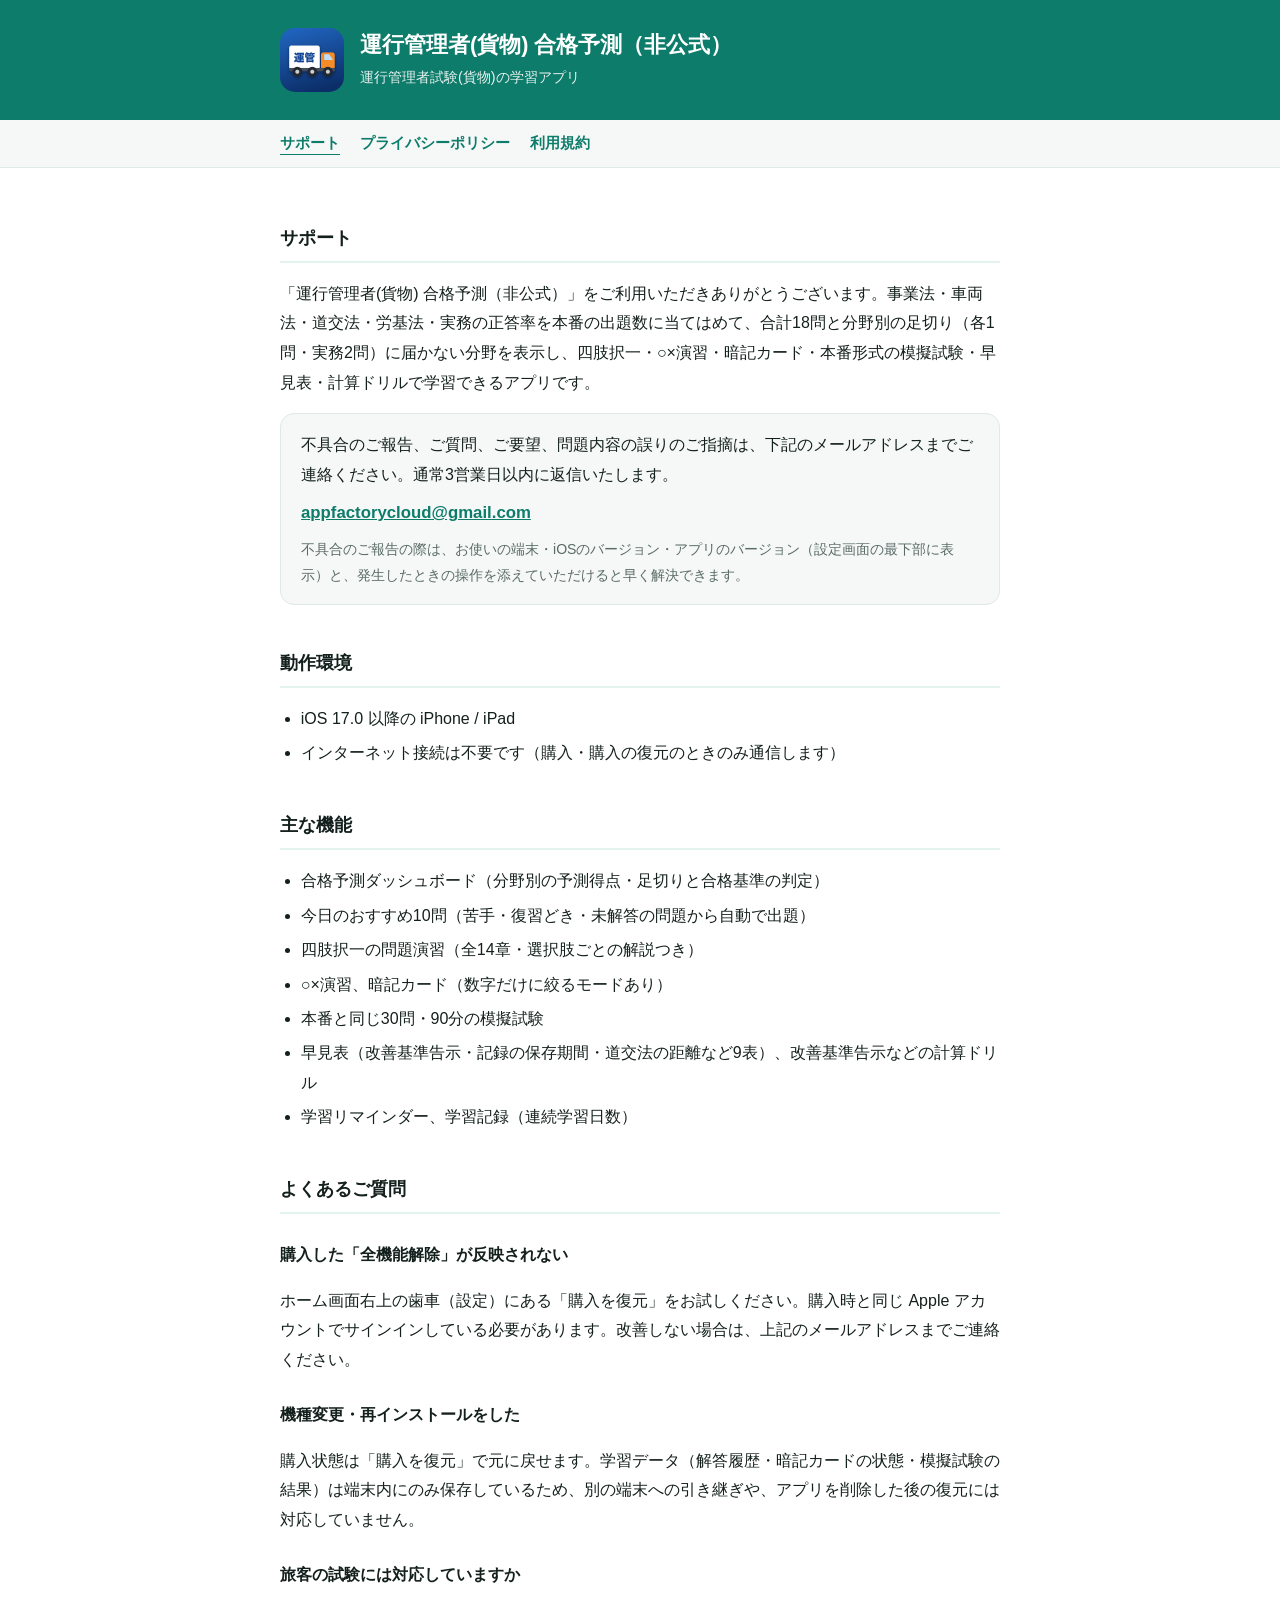
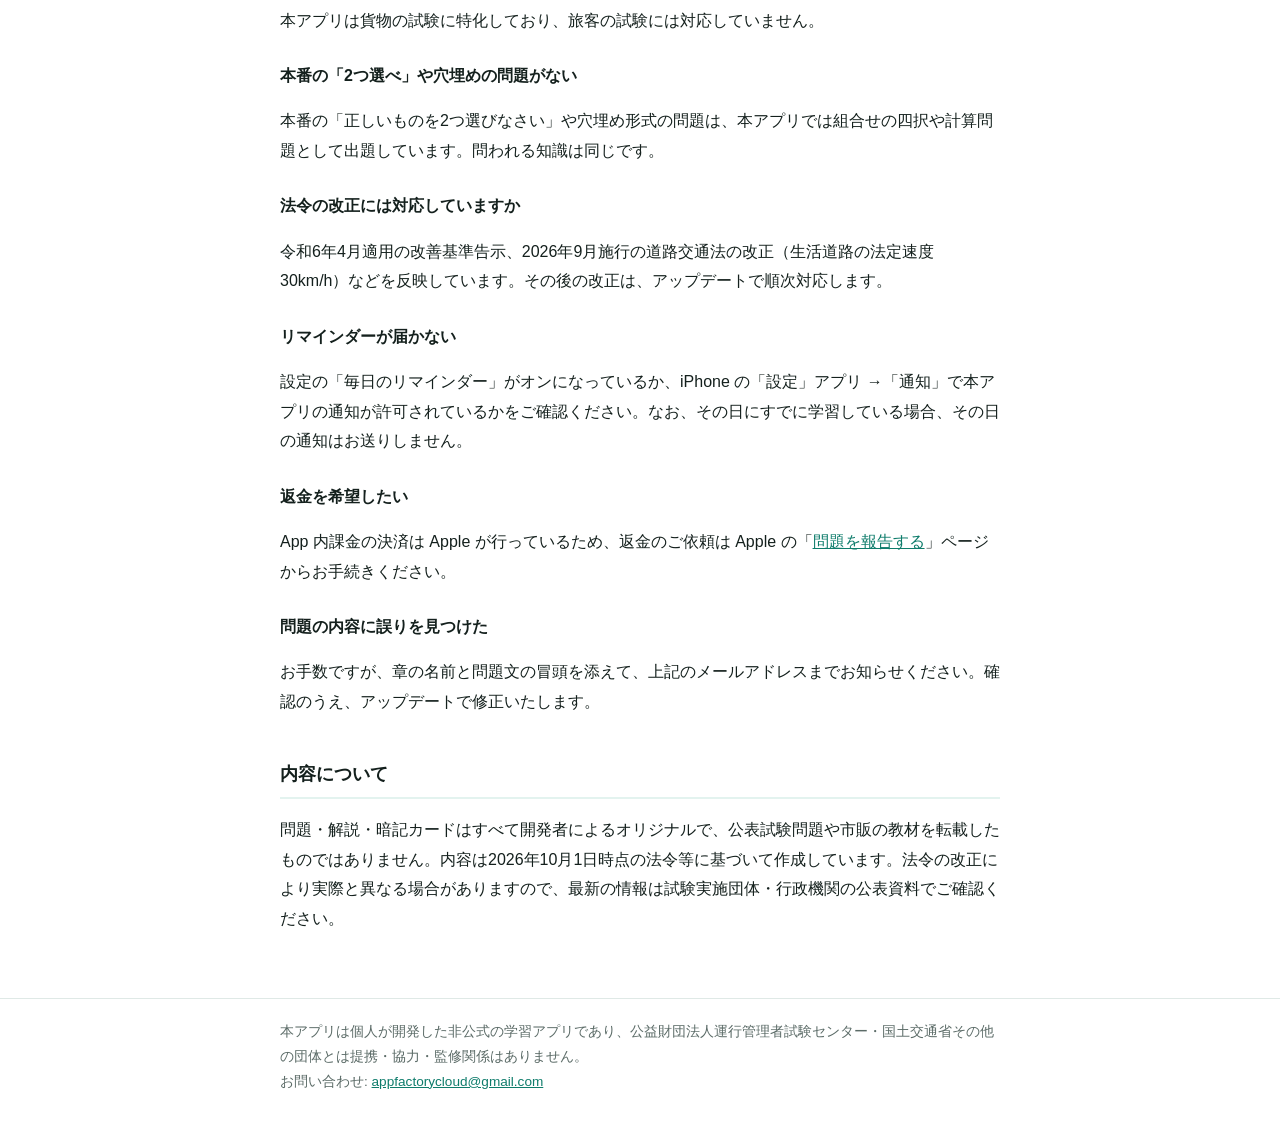
==== docs/index.html @ d1249cbd "サポート・プライバシーポリシー・利用規約ページ Co-Authored-By: Claude Opus 5.5 <noreply@anthropic.com>" ====
<!DOCTYPE html>
<html lang="ja">
<head>
<meta charset="UTF-8">
<meta name="viewport" content="width=device-width, initial-scale=1.0">
<title>サポート | 運行管理者(貨物) 合格予測（非公式）</title>
<meta name="description" content="運行管理者(貨物) 合格予測（非公式）のサポートページ。お問い合わせ先とよくあるご質問。">
<link rel="icon" href="icon.png">
<link rel="apple-touch-icon" href="icon.png">
<link rel="stylesheet" href="style.css">
</head>
<body>
<header>
  <div class="inner">
    <img src="icon.png" alt="">
    <div>
      <h1>運行管理者(貨物) 合格予測<span class="nowrap">（非公式）</span></h1>
      <p>運行管理者試験(貨物)の学習アプリ</p>
    </div>
  </div>
</header>
<nav>
  <div class="inner">
    <a href="index.html" aria-current="page">サポート</a>
    <a href="privacy.html">プライバシーポリシー</a>
    <a href="terms.html">利用規約</a>
  </div>
</nav>
<main>
<h2>サポート</h2>
<p>「運行管理者(貨物) 合格予測（非公式）」をご利用いただきありがとうございます。事業法・車両法・道交法・労基法・実務の正答率を本番の出題数に当てはめて、合計18問と分野別の足切り（各1問・実務2問）に届かない分野を表示し、四肢択一・○×演習・暗記カード・本番形式の模擬試験・早見表・計算ドリルで学習できるアプリです。</p>

<div class="card">
  <p style="margin:0">不具合のご報告、ご質問、ご要望、問題内容の誤りのご指摘は、下記のメールアドレスまでご連絡ください。通常3営業日以内に返信いたします。</p>
  <p class="contact" style="margin:8px 0 0"><a href="mailto:appfactorycloud@gmail.com?subject=%E3%80%90%E9%81%8B%E8%A1%8C%E7%AE%A1%E7%90%86%E8%80%85%E3%80%91%E3%81%8A%E5%95%8F%E3%81%84%E5%90%88%E3%82%8F%E3%81%9B">appfactorycloud@gmail.com</a></p>
  <p class="note" style="margin:8px 0 0">不具合のご報告の際は、お使いの端末・iOSのバージョン・アプリのバージョン（設定画面の最下部に表示）と、発生したときの操作を添えていただけると早く解決できます。</p>
</div>

<h2>動作環境</h2>
<ul>
  <li>iOS 17.0 以降の iPhone / iPad</li>
  <li>インターネット接続は不要です（購入・購入の復元のときのみ通信します）</li>
</ul>

<h2>主な機能</h2>
<ul>
  <li>合格予測ダッシュボード（分野別の予測得点・足切りと合格基準の判定）</li>
  <li>今日のおすすめ10問（苦手・復習どき・未解答の問題から自動で出題）</li>
  <li>四肢択一の問題演習（全14章・選択肢ごとの解説つき）</li>
  <li>○×演習、暗記カード（数字だけに絞るモードあり）</li>
  <li>本番と同じ30問・90分の模擬試験</li>
  <li>早見表（改善基準告示・記録の保存期間・道交法の距離など9表）、改善基準告示などの計算ドリル</li>
  <li>学習リマインダー、学習記録（連続学習日数）</li>
</ul>

<h2>よくあるご質問</h2>
<h3>購入した「全機能解除」が反映されない</h3>
<p>ホーム画面右上の歯車（設定）にある「購入を復元」をお試しください。購入時と同じ Apple アカウントでサインインしている必要があります。改善しない場合は、上記のメールアドレスまでご連絡ください。</p>
<h3>機種変更・再インストールをした</h3>
<p>購入状態は「購入を復元」で元に戻せます。学習データ（解答履歴・暗記カードの状態・模擬試験の結果）は端末内にのみ保存しているため、別の端末への引き継ぎや、アプリを削除した後の復元には対応していません。</p>
<h3>旅客の試験には対応していますか</h3>
<p>本アプリは貨物の試験に特化しており、旅客の試験には対応していません。</p>
<h3>本番の「2つ選べ」や穴埋めの問題がない</h3>
<p>本番の「正しいものを2つ選びなさい」や穴埋め形式の問題は、本アプリでは組合せの四択や計算問題として出題しています。問われる知識は同じです。</p>
<h3>法令の改正には対応していますか</h3>
<p>令和6年4月適用の改善基準告示、2026年9月施行の道路交通法の改正（生活道路の法定速度30km/h）などを反映しています。その後の改正は、アップデートで順次対応します。</p>
<h3>リマインダーが届かない</h3>
<p>設定の「毎日のリマインダー」がオンになっているか、iPhone の「設定」アプリ →「通知」で本アプリの通知が許可されているかをご確認ください。なお、その日にすでに学習している場合、その日の通知はお送りしません。</p>
<h3>返金を希望したい</h3>
<p>App 内課金の決済は Apple が行っているため、返金のご依頼は Apple の「<a href="https://reportaproblem.apple.com/">問題を報告する</a>」ページからお手続きください。</p>
<h3>問題の内容に誤りを見つけた</h3>
<p>お手数ですが、章の名前と問題文の冒頭を添えて、上記のメールアドレスまでお知らせください。確認のうえ、アップデートで修正いたします。</p>

<h2>内容について</h2>
<p>問題・解説・暗記カードはすべて開発者によるオリジナルで、公表試験問題や市販の教材を転載したものではありません。内容は2026年10月1日時点の法令等に基づいて作成しています。法令の改正により実際と異なる場合がありますので、最新の情報は試験実施団体・行政機関の公表資料でご確認ください。</p>

</main>
<footer>
  <div class="inner">
    本アプリは個人が開発した非公式の学習アプリであり、公益財団法人運行管理者試験センター・国土交通省その他の団体とは提携・協力・監修関係はありません。<br>
    お問い合わせ: <a href="mailto:appfactorycloud@gmail.com">appfactorycloud@gmail.com</a>
  </div>
</footer>
</body>
</html>
---- docs/style.css ----
:root {
  --brand: #0e7c6b;
  --header: #0e7c6b;
  --brand-soft: #e3f3ef;
  --ink: #14201d;
  --muted: #5b6b67;
  --bg: #ffffff;
  --surface: #f5f8f7;
  --line: #dfe9e6;
}
@media (prefers-color-scheme: dark) {
  :root {
    --brand: #3cc8ad;
    --header: #0b5c50;
    --brand-soft: #13332d;
    --ink: #eef4f2;
    --muted: #9fb3ae;
    --bg: #0f1715;
    --surface: #17221f;
    --line: #22332f;
  }
}
* { box-sizing: border-box; }
html { -webkit-text-size-adjust: 100%; }
body {
  overflow-wrap: anywhere;
  margin: 0;
  font-family: -apple-system, BlinkMacSystemFont, "Hiragino Sans", "Hiragino Kaku Gothic ProN", "Noto Sans JP", sans-serif;
  line-height: 1.85;
  color: var(--ink);
  background: var(--bg);
}
header { background: var(--header); color: #fff; }
header .inner, main, footer .inner { max-width: 760px; margin: 0 auto; padding: 0 20px; }
header .inner { padding-top: 28px; padding-bottom: 28px; display: flex; gap: 16px; align-items: center; }
header img { width: 64px; height: 64px; border-radius: 15px; flex: none; }
header h1 { margin: 0; font-size: 1.35rem; line-height: 1.4; overflow-wrap: anywhere; }
header p { margin: 4px 0 0; opacity: 0.9; font-size: 0.9rem; }
nav { border-bottom: 1px solid var(--line); background: var(--surface); }
nav .inner { max-width: 760px; margin: 0 auto; padding: 10px 20px; display: flex; gap: 20px; flex-wrap: wrap; font-size: 0.92rem; }
a { color: var(--brand); }
nav a { text-decoration: none; font-weight: 600; }
nav a[aria-current="page"] { text-decoration: underline; text-underline-offset: 6px; }
main { padding-top: 12px; padding-bottom: 48px; }
h2 { font-size: 1.15rem; margin: 2.2em 0 0.6em; padding-bottom: 6px; border-bottom: 2px solid var(--brand-soft); }
h3 { font-size: 1rem; margin: 1.6em 0 0.3em; }
.updated { color: var(--muted); font-size: 0.88rem; }
.card { background: var(--surface); border: 1px solid var(--line); border-radius: 14px; padding: 16px 20px; margin: 16px 0; }
.contact { font-size: 1.05rem; font-weight: 700; word-break: break-all; }
.note { color: var(--muted); font-size: 0.88rem; }
ul { padding-left: 1.3em; }
li { margin: 0.3em 0; }
footer { border-top: 1px solid var(--line); color: var(--muted); font-size: 0.85rem; }
footer .inner { padding-top: 20px; padding-bottom: 32px; }
.nowrap { white-space: nowrap; }
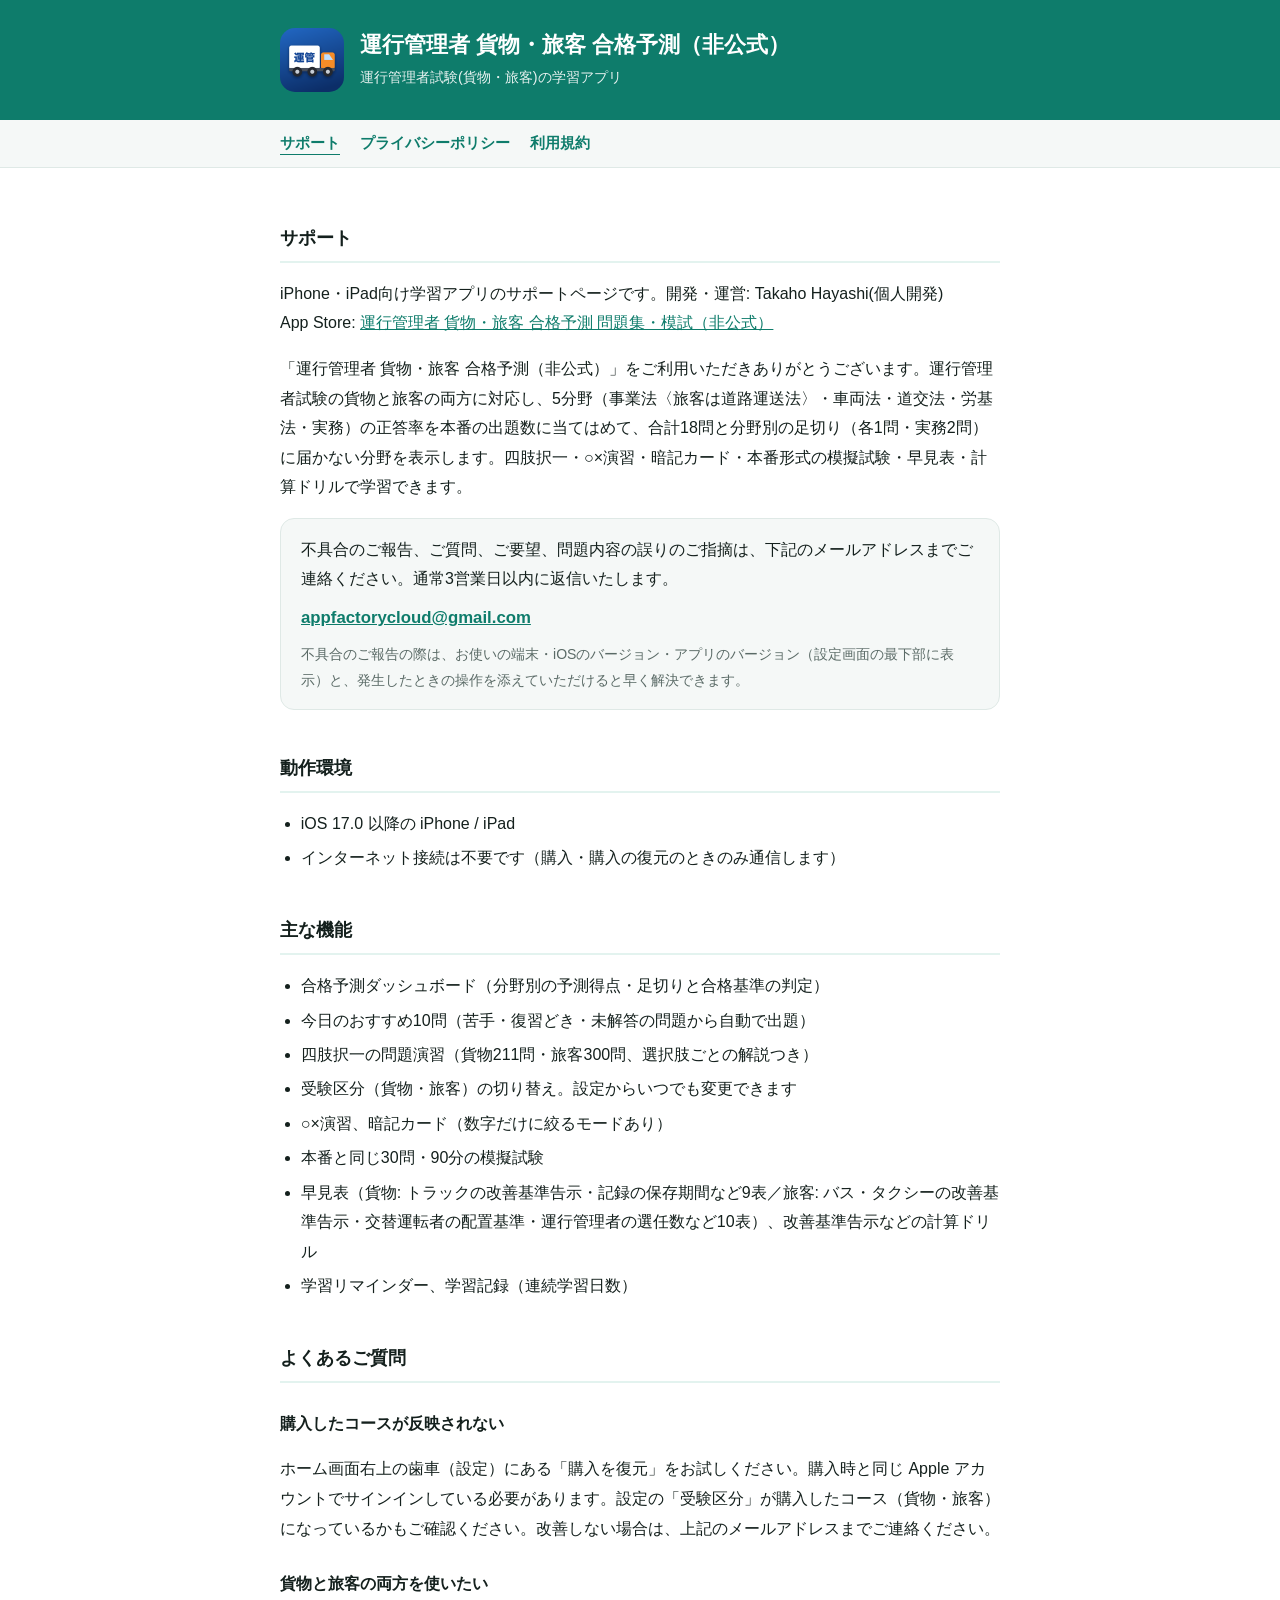
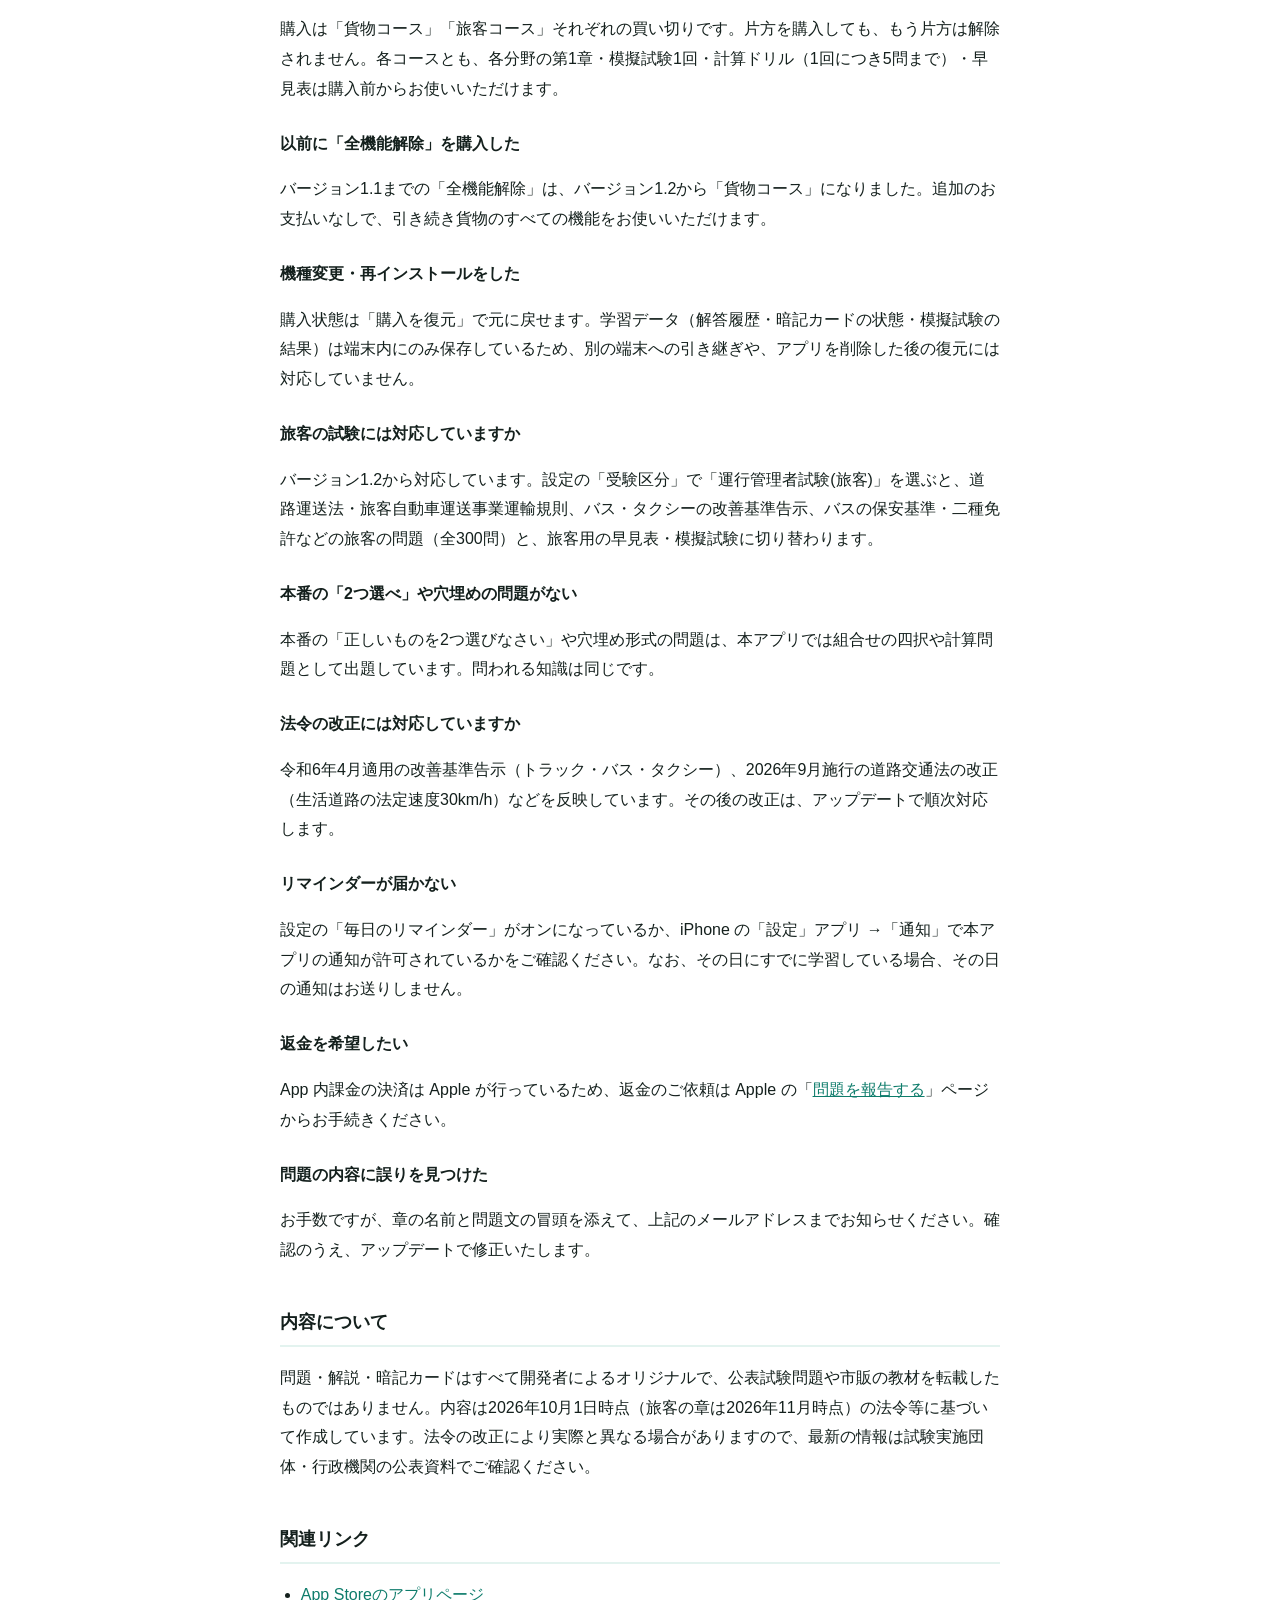
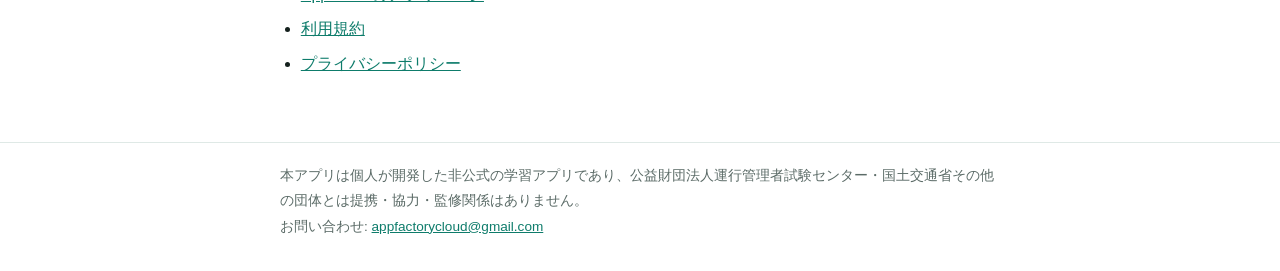
==== commit 5f78fdb9: "旅客に対応(1.2): アプリ名・課金(貨物コース/旅客コース)・FAQ・開発者名とApp Storeリンク Co-Authored-By: Claude Opus 5.5 <noreply@anth" ====
--- a/docs/index.html
+++ b/docs/index.html
@@ -3,8 +3,8 @@
 <head>
 <meta charset="UTF-8">
 <meta name="viewport" content="width=device-width, initial-scale=1.0">
-<title>サポート | 運行管理者(貨物) 合格予測（非公式）</title>
-<meta name="description" content="運行管理者(貨物) 合格予測（非公式）のサポートページ。お問い合わせ先とよくあるご質問。">
+<title>サポート | 運行管理者 貨物・旅客 合格予測（非公式）</title>
+<meta name="description" content="運行管理者 貨物・旅客 合格予測（非公式）のサポートページ。お問い合わせ先とよくあるご質問。">
 <link rel="icon" href="icon.png">
 <link rel="apple-touch-icon" href="icon.png">
 <link rel="stylesheet" href="style.css">
@@ -14,8 +14,8 @@
   <div class="inner">
     <img src="icon.png" alt="">
     <div>
-      <h1>運行管理者(貨物) 合格予測<span class="nowrap">（非公式）</span></h1>
-      <p>運行管理者試験(貨物)の学習アプリ</p>
+      <h1>運行管理者 貨物・旅客 合格予測<span class="nowrap">（非公式）</span></h1>
+      <p>運行管理者試験(貨物・旅客)の学習アプリ</p>
     </div>
   </div>
 </header>
@@ -28,7 +28,9 @@
 </nav>
 <main>
 <h2>サポート</h2>
-<p>「運行管理者(貨物) 合格予測（非公式）」をご利用いただきありがとうございます。事業法・車両法・道交法・労基法・実務の正答率を本番の出題数に当てはめて、合計18問と分野別の足切り（各1問・実務2問）に届かない分野を表示し、四肢択一・○×演習・暗記カード・本番形式の模擬試験・早見表・計算ドリルで学習できるアプリです。</p>
+<p>iPhone・iPad向け学習アプリのサポートページです。開発・運営: Takaho Hayashi(個人開発)<br>
+App Store: <a href="https://apps.apple.com/jp/app/id6819261032">運行管理者 貨物・旅客 合格予測 問題集・模試（非公式）</a></p>
+<p>「運行管理者 貨物・旅客 合格予測（非公式）」をご利用いただきありがとうございます。運行管理者試験の貨物と旅客の両方に対応し、5分野（事業法〈旅客は道路運送法〉・車両法・道交法・労基法・実務）の正答率を本番の出題数に当てはめて、合計18問と分野別の足切り（各1問・実務2問）に届かない分野を表示します。四肢択一・○×演習・暗記カード・本番形式の模擬試験・早見表・計算ドリルで学習できます。</p>
 
 <div class="card">
   <p style="margin:0">不具合のご報告、ご質問、ご要望、問題内容の誤りのご指摘は、下記のメールアドレスまでご連絡ください。通常3営業日以内に返信いたします。</p>
@@ -46,24 +48,29 @@
 <ul>
   <li>合格予測ダッシュボード（分野別の予測得点・足切りと合格基準の判定）</li>
   <li>今日のおすすめ10問（苦手・復習どき・未解答の問題から自動で出題）</li>
-  <li>四肢択一の問題演習（全14章・選択肢ごとの解説つき）</li>
+  <li>四肢択一の問題演習（貨物211問・旅客300問、選択肢ごとの解説つき）</li>
+  <li>受験区分（貨物・旅客）の切り替え。設定からいつでも変更できます</li>
   <li>○×演習、暗記カード（数字だけに絞るモードあり）</li>
   <li>本番と同じ30問・90分の模擬試験</li>
-  <li>早見表（改善基準告示・記録の保存期間・道交法の距離など9表）、改善基準告示などの計算ドリル</li>
+  <li>早見表（貨物: トラックの改善基準告示・記録の保存期間など9表／旅客: バス・タクシーの改善基準告示・交替運転者の配置基準・運行管理者の選任数など10表）、改善基準告示などの計算ドリル</li>
   <li>学習リマインダー、学習記録（連続学習日数）</li>
 </ul>
 
 <h2>よくあるご質問</h2>
-<h3>購入した「全機能解除」が反映されない</h3>
-<p>ホーム画面右上の歯車（設定）にある「購入を復元」をお試しください。購入時と同じ Apple アカウントでサインインしている必要があります。改善しない場合は、上記のメールアドレスまでご連絡ください。</p>
+<h3>購入したコースが反映されない</h3>
+<p>ホーム画面右上の歯車（設定）にある「購入を復元」をお試しください。購入時と同じ Apple アカウントでサインインしている必要があります。設定の「受験区分」が購入したコース（貨物・旅客）になっているかもご確認ください。改善しない場合は、上記のメールアドレスまでご連絡ください。</p>
+<h3>貨物と旅客の両方を使いたい</h3>
+<p>購入は「貨物コース」「旅客コース」それぞれの買い切りです。片方を購入しても、もう片方は解除されません。各コースとも、各分野の第1章・模擬試験1回・計算ドリル（1回につき5問まで）・早見表は購入前からお使いいただけます。</p>
+<h3>以前に「全機能解除」を購入した</h3>
+<p>バージョン1.1までの「全機能解除」は、バージョン1.2から「貨物コース」になりました。追加のお支払いなしで、引き続き貨物のすべての機能をお使いいただけます。</p>
 <h3>機種変更・再インストールをした</h3>
 <p>購入状態は「購入を復元」で元に戻せます。学習データ（解答履歴・暗記カードの状態・模擬試験の結果）は端末内にのみ保存しているため、別の端末への引き継ぎや、アプリを削除した後の復元には対応していません。</p>
 <h3>旅客の試験には対応していますか</h3>
-<p>本アプリは貨物の試験に特化しており、旅客の試験には対応していません。</p>
+<p>バージョン1.2から対応しています。設定の「受験区分」で「運行管理者試験(旅客)」を選ぶと、道路運送法・旅客自動車運送事業運輸規則、バス・タクシーの改善基準告示、バスの保安基準・二種免許などの旅客の問題（全300問）と、旅客用の早見表・模擬試験に切り替わります。</p>
 <h3>本番の「2つ選べ」や穴埋めの問題がない</h3>
 <p>本番の「正しいものを2つ選びなさい」や穴埋め形式の問題は、本アプリでは組合せの四択や計算問題として出題しています。問われる知識は同じです。</p>
 <h3>法令の改正には対応していますか</h3>
-<p>令和6年4月適用の改善基準告示、2026年9月施行の道路交通法の改正（生活道路の法定速度30km/h）などを反映しています。その後の改正は、アップデートで順次対応します。</p>
+<p>令和6年4月適用の改善基準告示（トラック・バス・タクシー）、2026年9月施行の道路交通法の改正（生活道路の法定速度30km/h）などを反映しています。その後の改正は、アップデートで順次対応します。</p>
 <h3>リマインダーが届かない</h3>
 <p>設定の「毎日のリマインダー」がオンになっているか、iPhone の「設定」アプリ →「通知」で本アプリの通知が許可されているかをご確認ください。なお、その日にすでに学習している場合、その日の通知はお送りしません。</p>
 <h3>返金を希望したい</h3>
@@ -72,7 +79,14 @@
 <p>お手数ですが、章の名前と問題文の冒頭を添えて、上記のメールアドレスまでお知らせください。確認のうえ、アップデートで修正いたします。</p>
 
 <h2>内容について</h2>
-<p>問題・解説・暗記カードはすべて開発者によるオリジナルで、公表試験問題や市販の教材を転載したものではありません。内容は2026年10月1日時点の法令等に基づいて作成しています。法令の改正により実際と異なる場合がありますので、最新の情報は試験実施団体・行政機関の公表資料でご確認ください。</p>
+<p>問題・解説・暗記カードはすべて開発者によるオリジナルで、公表試験問題や市販の教材を転載したものではありません。内容は2026年10月1日時点（旅客の章は2026年11月時点）の法令等に基づいて作成しています。法令の改正により実際と異なる場合がありますので、最新の情報は試験実施団体・行政機関の公表資料でご確認ください。</p>
+
+<h2>関連リンク</h2>
+<ul>
+  <li><a href="https://apps.apple.com/jp/app/id6819261032">App Storeのアプリページ</a></li>
+  <li><a href="terms.html">利用規約</a></li>
+  <li><a href="privacy.html">プライバシーポリシー</a></li>
+</ul>
 
 </main>
 <footer>
